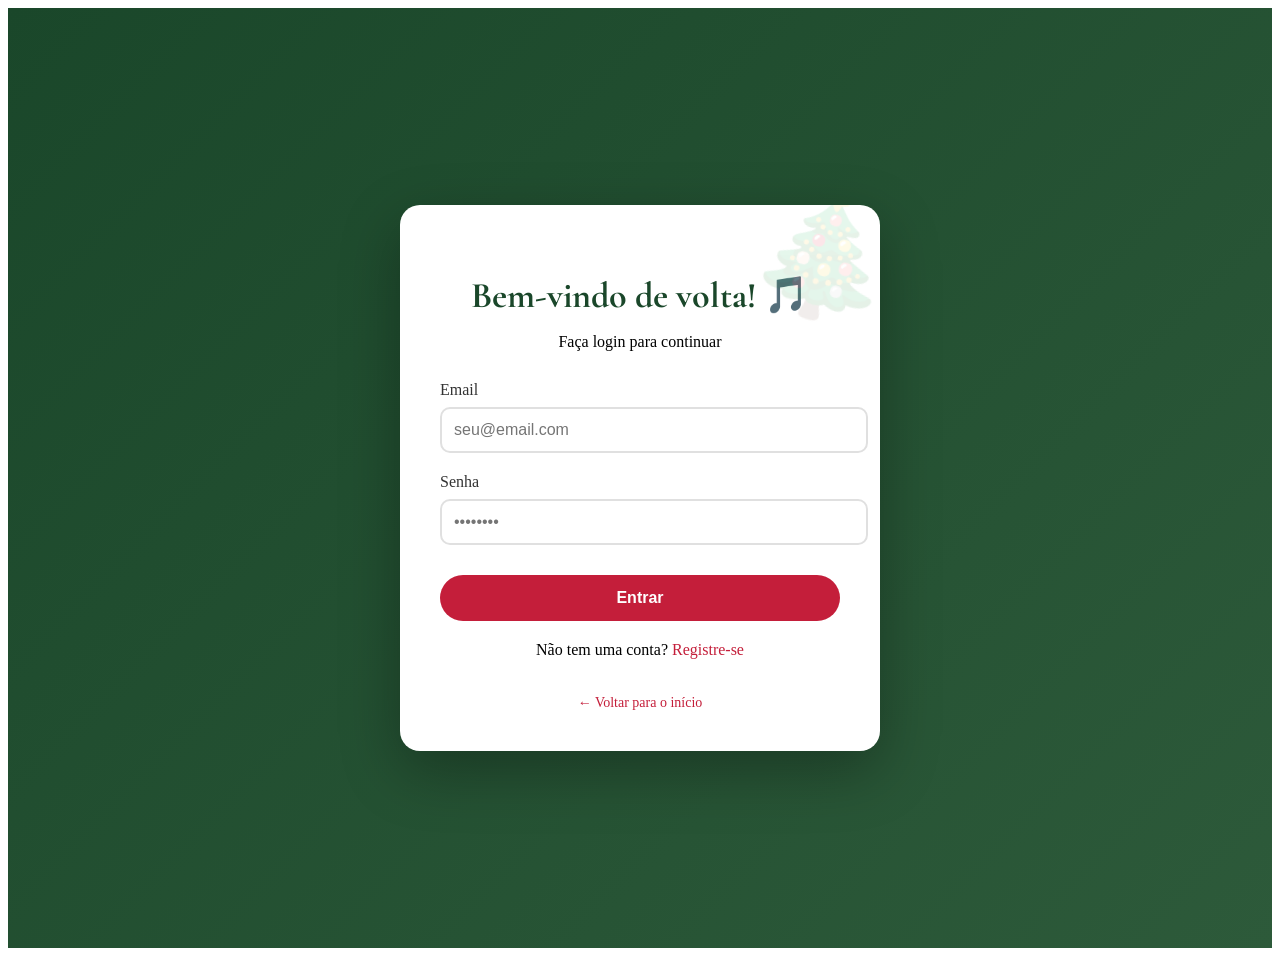
==== login.html @ e4f8d278 "Create login.html" ====
<!DOCTYPE html>
<html lang="pt-BR">
<head>
    <meta charset="UTF-8">
    <meta name="viewport" content="width=device-width, initial-scale=1.0">
    <title>Login - Christmas Piano</title>
    <link href="https://fonts.googleapis.com/css2?family=Cormorant+Garamond:wght@400;500;600;700&family=Outfit:wght@300;400;500;600&display=swap" rel="stylesheet">
    <link rel="stylesheet" href="css/templatemo-604-christmas-piano.css">
    <style>
        .auth-container {
            min-height: 100vh;
            display: flex;
            align-items: center;
            justify-content: center;
            background: linear-gradient(135deg, #1a472a, #2d5a3a);
            padding: 20px;
        }

        .auth-card {
            background: white;
            border-radius: 20px;
            box-shadow: 0 20px 60px rgba(0,0,0,0.3);
            padding: 40px;
            width: 100%;
            max-width: 400px;
            position: relative;
            overflow: hidden;
        }

        .auth-card::before {
            content: "🎄";
            position: absolute;
            top: -20px;
            right: -20px;
            font-size: 120px;
            opacity: 0.1;
            transform: rotate(15deg);
        }

        .auth-header {
            text-align: center;
            margin-bottom: 30px;
        }

        .auth-header h2 {
            font-family: 'Cormorant Garamond', serif;
            font-size: 36px;
            color: #1a472a;
            margin-bottom: 10px;
        }

        .auth-form .form-group {
            margin-bottom: 20px;
        }

        .auth-form label {
            display: block;
            margin-bottom: 8px;
            color: #333;
            font-weight: 500;
        }

        .auth-form input {
            width: 100%;
            padding: 12px;
            border: 2px solid #e0e0e0;
            border-radius: 10px;
            font-size: 16px;
            transition: border-color 0.3s;
        }

        .auth-form input:focus {
            outline: none;
            border-color: #c41e3a;
        }

        .auth-btn {
            width: 100%;
            padding: 14px;
            background: #c41e3a;
            color: white;
            border: none;
            border-radius: 30px;
            font-size: 16px;
            font-weight: 600;
            cursor: pointer;
            transition: background 0.3s;
            margin-top: 10px;
        }

        .auth-btn:hover {
            background: #8b0000;
        }

        .auth-links {
            text-align: center;
            margin-top: 20px;
        }

        .auth-links a {
            color: #c41e3a;
            text-decoration: none;
        }

        .auth-links a:hover {
            text-decoration: underline;
        }

        .error-message {
            background: #ffebee;
            color: #c62828;
            padding: 10px;
            border-radius: 8px;
            margin-bottom: 20px;
            display: none;
        }

        .success-message {
            background: #e8f5e8;
            color: #2e7d32;
            padding: 10px;
            border-radius: 8px;
            margin-bottom: 20px;
            display: none;
        }

        .back-home {
            display: inline-block;
            margin-top: 20px;
            color: #666;
            text-decoration: none;
            font-size: 14px;
        }

        .back-home:hover {
            color: #c41e3a;
        }
    </style>
</head>
<body>
    <div class="auth-container">
        <div class="auth-card">
            <div class="auth-header">
                <h2>Bem-vindo de volta! 🎵</h2>
                <p>Faça login para continuar</p>
            </div>
            
            <div class="error-message" id="errorMessage"></div>
            <div class="success-message" id="successMessage"></div>
            
            <form class="auth-form" id="loginForm">
                <div class="form-group">
                    <label for="email">Email</label>
                    <input type="email" id="email" name="email" placeholder="seu@email.com" required>
                </div>
                
                <div class="form-group">
                    <label for="password">Senha</label>
                    <input type="password" id="password" name="password" placeholder="••••••••" required>
                </div>
                
                <button type="submit" class="auth-btn">Entrar</button>
            </form>
            
            <div class="auth-links">
                <p>Não tem uma conta? <a href="register.html">Registre-se</a></p>
                <a href="index.html" class="back-home">← Voltar para o início</a>
            </div>
        </div>
    </div>

    <script>
        document.getElementById('loginForm').addEventListener('submit', async (e) => {
            e.preventDefault();
            
            const email = document.getElementById('email').value;
            const password = document.getElementById('password').value;
            
            try {
                const response = await fetch('http://localhost:3000/api/login', {
                    method: 'POST',
                    headers: {
                        'Content-Type': 'application/json'
                    },
                    body: JSON.stringify({ email, password })
                });
                
                const data = await response.json();
                
                if (response.ok) {
                    localStorage.setItem('token', data.token);
                    localStorage.setItem('user', JSON.stringify(data.user));
                    window.location.href = 'index.html';
                } else {
                    showError(data.message);
                }
            } catch (error) {
                showError('Erro ao conectar com o servidor');
            }
        });
        
        function showError(message) {
            const errorDiv = document.getElementById('errorMessage');
            errorDiv.textContent = message;
            errorDiv.style.display = 'block';
            setTimeout(() => {
                errorDiv.style.display = 'none';
            }, 5000);
        }
    </script>
</body>
</html>
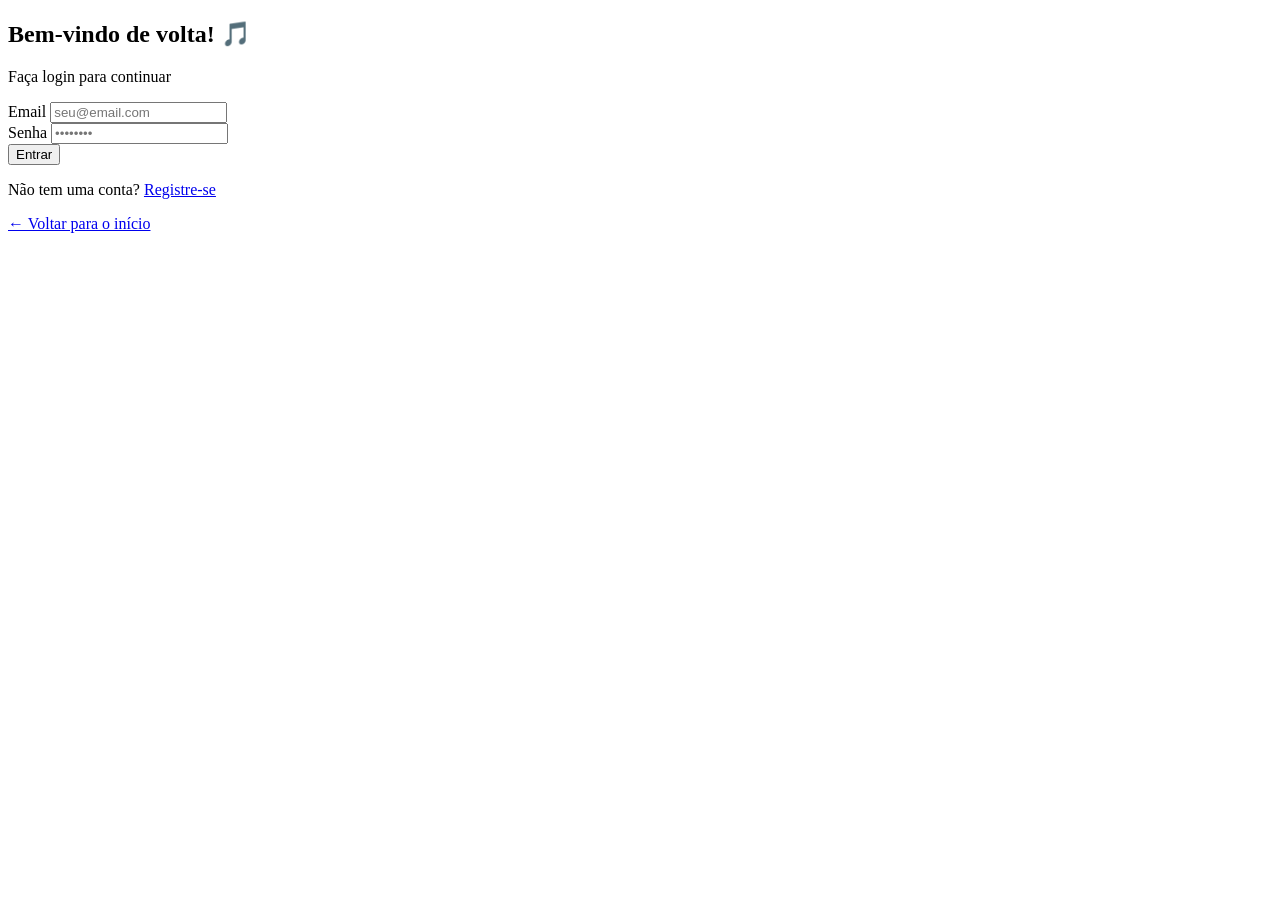
==== commit ca257294: "Update login.html" ====
--- a/login.html
+++ b/login.html
@@ -6,136 +6,6 @@
     <title>Login - Christmas Piano</title>
     <link href="https://fonts.googleapis.com/css2?family=Cormorant+Garamond:wght@400;500;600;700&family=Outfit:wght@300;400;500;600&display=swap" rel="stylesheet">
     <link rel="stylesheet" href="css/templatemo-604-christmas-piano.css">
-    <style>
-        .auth-container {
-            min-height: 100vh;
-            display: flex;
-            align-items: center;
-            justify-content: center;
-            background: linear-gradient(135deg, #1a472a, #2d5a3a);
-            padding: 20px;
-        }
-
-        .auth-card {
-            background: white;
-            border-radius: 20px;
-            box-shadow: 0 20px 60px rgba(0,0,0,0.3);
-            padding: 40px;
-            width: 100%;
-            max-width: 400px;
-            position: relative;
-            overflow: hidden;
-        }
-
-        .auth-card::before {
-            content: "🎄";
-            position: absolute;
-            top: -20px;
-            right: -20px;
-            font-size: 120px;
-            opacity: 0.1;
-            transform: rotate(15deg);
-        }
-
-        .auth-header {
-            text-align: center;
-            margin-bottom: 30px;
-        }
-
-        .auth-header h2 {
-            font-family: 'Cormorant Garamond', serif;
-            font-size: 36px;
-            color: #1a472a;
-            margin-bottom: 10px;
-        }
-
-        .auth-form .form-group {
-            margin-bottom: 20px;
-        }
-
-        .auth-form label {
-            display: block;
-            margin-bottom: 8px;
-            color: #333;
-            font-weight: 500;
-        }
-
-        .auth-form input {
-            width: 100%;
-            padding: 12px;
-            border: 2px solid #e0e0e0;
-            border-radius: 10px;
-            font-size: 16px;
-            transition: border-color 0.3s;
-        }
-
-        .auth-form input:focus {
-            outline: none;
-            border-color: #c41e3a;
-        }
-
-        .auth-btn {
-            width: 100%;
-            padding: 14px;
-            background: #c41e3a;
-            color: white;
-            border: none;
-            border-radius: 30px;
-            font-size: 16px;
-            font-weight: 600;
-            cursor: pointer;
-            transition: background 0.3s;
-            margin-top: 10px;
-        }
-
-        .auth-btn:hover {
-            background: #8b0000;
-        }
-
-        .auth-links {
-            text-align: center;
-            margin-top: 20px;
-        }
-
-        .auth-links a {
-            color: #c41e3a;
-            text-decoration: none;
-        }
-
-        .auth-links a:hover {
-            text-decoration: underline;
-        }
-
-        .error-message {
-            background: #ffebee;
-            color: #c62828;
-            padding: 10px;
-            border-radius: 8px;
-            margin-bottom: 20px;
-            display: none;
-        }
-
-        .success-message {
-            background: #e8f5e8;
-            color: #2e7d32;
-            padding: 10px;
-            border-radius: 8px;
-            margin-bottom: 20px;
-            display: none;
-        }
-
-        .back-home {
-            display: inline-block;
-            margin-top: 20px;
-            color: #666;
-            text-decoration: none;
-            font-size: 14px;
-        }
-
-        .back-home:hover {
-            color: #c41e3a;
-        }
-    </style>
 </head>
 <body>
     <div class="auth-container">
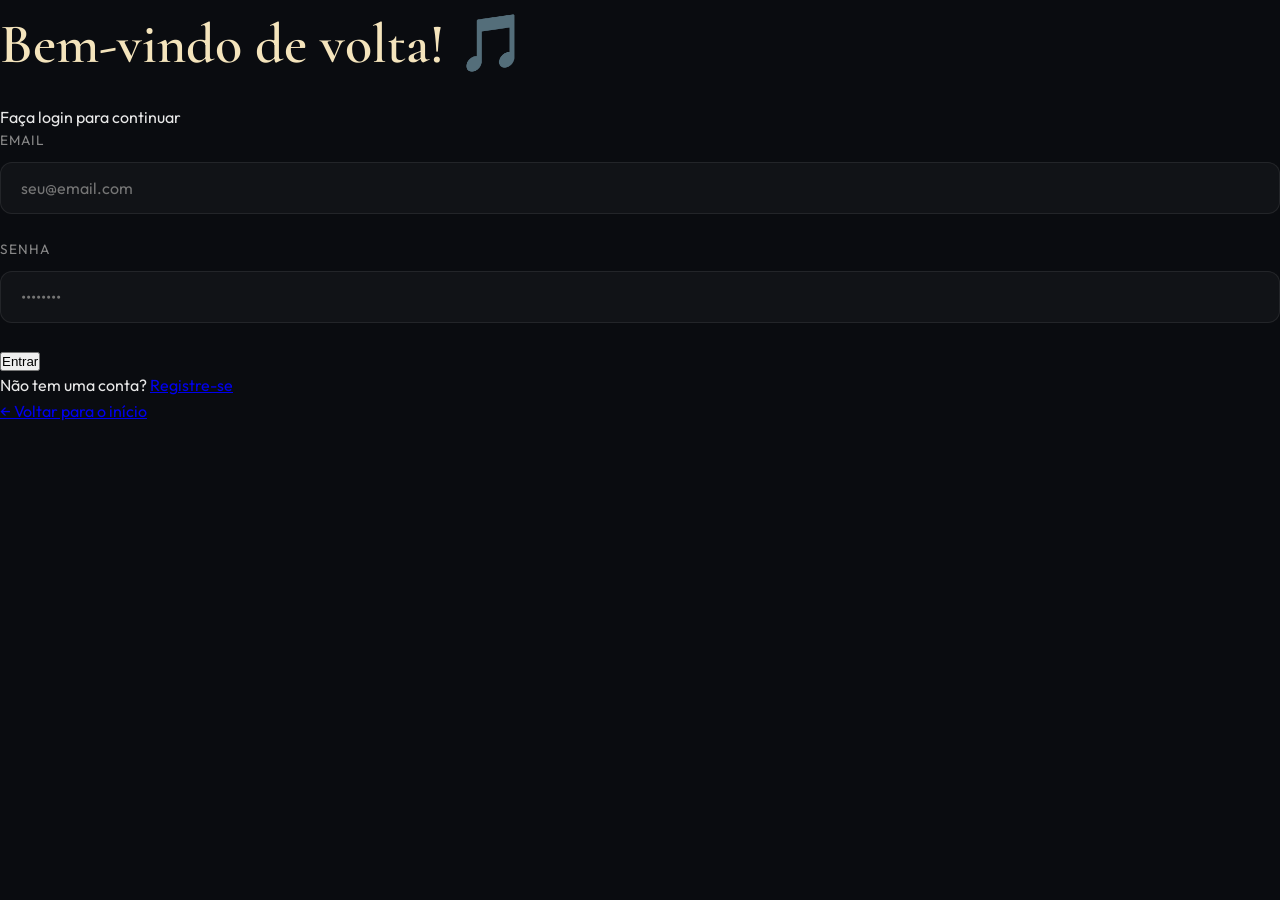
==== commit 2661b1b4: "Update login.html" ====
--- a/login.html
+++ b/login.html
@@ -5,7 +5,7 @@
     <meta name="viewport" content="width=device-width, initial-scale=1.0">
     <title>Login - Christmas Piano</title>
     <link href="https://fonts.googleapis.com/css2?family=Cormorant+Garamond:wght@400;500;600;700&family=Outfit:wght@300;400;500;600&display=swap" rel="stylesheet">
-    <link rel="stylesheet" href="css/templatemo-604-christmas-piano.css">
+    <link rel="stylesheet" href="templatemo-604-christmas-piano.css">
 </head>
 <body>
     <div class="auth-container">
--- a/templatemo-604-christmas-piano.css
+++ b/templatemo-604-christmas-piano.css
@@ -0,0 +1,1738 @@
+@charset "utf-8";
+/* CSS Document 
+
+TemplateMo 604 Christmas Piano
+
+https://templatemo.com/tm-604-christmas-piano
+
+*/
+
+:root {
+	--gold: #d4af37;
+	--gold-light: #f4e4bc;
+	--red: #c41e3a;
+	--red-dark: #8b0000;
+	--green: #228b22;
+	--green-dark: #0d5d0d;
+	--bg-dark: #0a0c10;
+	--bg-section: #0d1117;
+	--glass-bg: rgba(255, 255, 255, 0.03);
+	--glass-border: rgba(255, 255, 255, 0.08);
+	--text: #e8e8e8;
+	--text-muted: #888;
+}
+
+* {
+	margin: 0;
+	padding: 0;
+	box-sizing: border-box;
+}
+
+html {
+	scroll-behavior: smooth;
+}
+
+body {
+	font-family: 'Outfit', sans-serif;
+	background: var(--bg-dark);
+	color: var(--text);
+	line-height: 1.6;
+	overflow-x: hidden;
+}
+
+/* Snowflakes */
+.snowflakes {
+	position: fixed;
+	top: 0;
+	left: 0;
+	width: 100%;
+	height: 100%;
+	pointer-events: none;
+	z-index: 1;
+	overflow: hidden;
+}
+
+.snowflake {
+	position: absolute;
+	top: -20px;
+	color: #fff;
+	font-size: 0.8rem;
+	opacity: 0.4;
+	animation: snowfall linear infinite;
+}
+
+@keyframes snowfall {
+	0% {
+		transform: translateY(-20px) rotate(0deg);
+	}
+
+	100% {
+		transform: translateY(100vh) rotate(180deg);
+	}
+}
+
+/* Header - Two Row Design */
+header {
+	position: fixed;
+	top: 0;
+	left: 0;
+	right: 0;
+	z-index: 1000;
+	background: linear-gradient(180deg, rgba(10, 12, 16, 0.98) 0%, rgba(10, 12, 16, 0.95) 100%);
+	backdrop-filter: blur(15px);
+	border-bottom: 1px solid var(--glass-border);
+}
+
+/* Logo Row */
+.header-logo-row {
+	text-align: center;
+	padding: 15px 20px 10px;
+	border-bottom: 1px solid rgba(212, 175, 55, 0.1);
+	position: relative;
+}
+
+.header-logo-row::before,
+.header-logo-row::after {
+	content: '❄';
+	position: absolute;
+	top: 50%;
+	transform: translateY(-50%);
+	color: var(--gold);
+	opacity: 0.5;
+	font-size: 1rem;
+}
+
+.header-logo-row::before {
+	left: 20px;
+}
+
+.header-logo-row::after {
+	right: 20px;
+}
+
+.logo {
+	font-family: 'Cormorant Garamond', serif;
+	font-size: 2rem;
+	font-weight: 700;
+	color: var(--gold);
+	text-decoration: none;
+	display: inline-flex;
+	align-items: center;
+	gap: 12px;
+}
+
+.logo-icon {
+	font-size: 1.6rem;
+	animation: logoGlow 3s ease-in-out infinite;
+}
+
+@keyframes logoGlow {
+
+	0%,
+	100% {
+		filter: drop-shadow(0 0 5px rgba(212, 175, 55, 0.5));
+	}
+
+	50% {
+		filter: drop-shadow(0 0 15px rgba(212, 175, 55, 0.8));
+	}
+}
+
+/* Navigation Row */
+.header-nav-row {
+	padding: 0;
+	position: relative;
+	overflow: hidden;
+}
+
+.header-nav-row::before {
+	content: '';
+	position: absolute;
+	top: 0;
+	left: 0;
+	right: 0;
+	bottom: 0;
+	background: linear-gradient(90deg,
+			transparent 0%,
+			rgba(196, 30, 58, 0.08) 25%,
+			rgba(34, 139, 34, 0.08) 50%,
+			rgba(196, 30, 58, 0.08) 75%,
+			transparent 100%);
+	pointer-events: none;
+}
+
+.nav-container {
+	display: flex;
+	justify-content: center;
+	align-items: center;
+	position: relative;
+	padding: 0 55px;
+}
+
+/* Christmas Decorations */
+.nav-decor {
+	display: flex;
+	align-items: center;
+	gap: 8px;
+	padding: 0 20px;
+	color: var(--gold);
+	opacity: 0.6;
+	font-size: 0.9rem;
+}
+
+.nav-decor .ornament {
+	animation: swing 4s ease-in-out infinite;
+}
+
+@keyframes swing {
+
+	0%,
+	100% {
+		transform: rotate(-5deg);
+	}
+
+	50% {
+		transform: rotate(5deg);
+	}
+}
+
+.nav-links {
+	display: flex;
+	gap: 0;
+	list-style: none;
+	background: rgba(0, 0, 0, 0.2);
+	border-radius: 0;
+	padding: 0;
+}
+
+.nav-links li {
+	position: relative;
+}
+
+.nav-links li::after {
+	content: '✦';
+	position: absolute;
+	right: 0;
+	top: 50%;
+	transform: translateY(-50%);
+	color: var(--gold);
+	opacity: 0.3;
+	font-size: 0.5rem;
+}
+
+.nav-links li:last-child::after {
+	display: none;
+}
+
+.nav-links a {
+	color: var(--text-muted);
+	text-decoration: none;
+	font-size: 0.9rem;
+	font-weight: 400;
+	transition: all 0.3s ease;
+	letter-spacing: 1px;
+	text-transform: uppercase;
+	padding: 15px 25px;
+	display: block;
+	position: relative;
+}
+
+.nav-links a::before {
+	content: '';
+	position: absolute;
+	bottom: 0;
+	left: 50%;
+	width: 0;
+	height: 2px;
+	background: linear-gradient(90deg, var(--red), var(--gold), var(--green));
+	transition: all 0.3s ease;
+	transform: translateX(-50%);
+}
+
+.nav-links a:hover {
+	color: var(--gold);
+	background: rgba(212, 175, 55, 0.05);
+}
+
+.nav-links a:hover::before {
+	width: 60%;
+}
+
+.nav-toggle {
+	display: none;
+	flex-direction: column;
+	gap: 5px;
+	cursor: pointer;
+	padding: 10px;
+	position: absolute;
+	right: 20px;
+	top: 50%;
+	transform: translateY(-50%);
+}
+
+.nav-toggle span {
+	width: 25px;
+	height: 2px;
+	background: var(--gold);
+	transition: all 0.3s ease;
+}
+
+/* Hero Section */
+#hero {
+	min-height: 100vh;
+	display: flex;
+	flex-direction: column;
+	justify-content: center;
+	align-items: center;
+	padding: 160px 20px 60px;
+	position: relative;
+	background: radial-gradient(ellipse at top, rgba(139, 0, 0, 0.15) 0%, transparent 50%),
+		radial-gradient(ellipse at bottom, rgba(13, 93, 13, 0.1) 0%, transparent 50%);
+}
+
+.hero-content {
+	text-align: center;
+	margin-bottom: 50px;
+	position: relative;
+	z-index: 10;
+}
+
+.hero-badge {
+	display: inline-block;
+	padding: 8px 20px;
+	background: var(--glass-bg);
+	border: 1px solid var(--glass-border);
+	border-radius: 50px;
+	font-size: 0.85rem;
+	color: var(--gold);
+	margin-bottom: 25px;
+	letter-spacing: 1px;
+}
+
+h1 {
+	font-family: 'Cormorant Garamond', serif;
+	font-size: clamp(3rem, 8vw, 6rem);
+	font-weight: 700;
+	line-height: 1.1;
+	margin-bottom: 20px;
+	background: linear-gradient(135deg, var(--gold) 0%, var(--gold-light) 50%, var(--gold) 100%);
+	-webkit-background-clip: text;
+	-webkit-text-fill-color: transparent;
+	background-clip: text;
+}
+
+.hero-subtitle {
+	font-size: 1.2rem;
+	color: var(--text-muted);
+	max-width: 500px;
+	margin: 0 auto;
+	font-weight: 300;
+}
+
+/* Mini Piano Player */
+.mini-player {
+	background: var(--glass-bg);
+	border: 1px solid var(--glass-border);
+	border-radius: 24px;
+	padding: 30px;
+	max-width: 500px;
+	width: 100%;
+	backdrop-filter: blur(20px);
+	position: relative;
+	z-index: 10;
+}
+
+.player-header {
+	display: flex;
+	align-items: flex-start;
+	justify-content: space-between;
+	margin-bottom: 25px;
+	min-height: 110px;
+}
+
+.song-info {
+	flex: 1;
+}
+
+.now-playing {
+	font-size: 0.75rem;
+	color: var(--red);
+	text-transform: uppercase;
+	letter-spacing: 2px;
+	margin-bottom: 5px;
+}
+
+.song-title {
+	font-family: 'Cormorant Garamond', serif;
+	font-size: 1.5rem;
+	font-weight: 600;
+	color: var(--gold-light);
+}
+
+.player-controls {
+	display: flex;
+	align-items: center;
+	gap: 15px;
+	align-self: center;
+}
+
+.control-btn {
+	width: 50px;
+	height: 50px;
+	border-radius: 50%;
+	border: none;
+	cursor: pointer;
+	display: flex;
+	align-items: center;
+	justify-content: center;
+	transition: all 0.3s ease;
+}
+
+.play-btn {
+	background: linear-gradient(135deg, var(--red) 0%, var(--red-dark) 100%);
+	color: #fff;
+	font-size: 1.2rem;
+}
+
+.play-btn:hover {
+	transform: scale(1.1);
+	box-shadow: 0 0 30px rgba(196, 30, 58, 0.5);
+}
+
+.nav-btn {
+	width: 36px;
+	height: 36px;
+	background: var(--glass-bg);
+	border: 1px solid var(--glass-border);
+	color: var(--text-muted);
+	font-size: 0.9rem;
+}
+
+.nav-btn:hover {
+	color: var(--gold);
+	border-color: var(--gold);
+}
+
+/* Song Selector */
+.song-selector {
+	display: flex;
+	gap: 10px;
+	margin-bottom: 20px;
+	height: 54px;
+}
+
+.song-tab {
+	flex: 1;
+	padding: 10px 12px;
+	height: 54px;
+	background: transparent;
+	border: 1px solid var(--glass-border);
+	border-radius: 12px;
+	color: var(--text-muted);
+	font-family: 'Outfit', sans-serif;
+	font-size: 0.8rem;
+	line-height: 1.3;
+	cursor: pointer;
+	transition: all 0.3s ease;
+	display: flex;
+	align-items: center;
+	justify-content: center;
+	text-align: center;
+}
+
+.song-tab:hover {
+	border-color: var(--gold);
+	color: var(--gold);
+}
+
+.song-tab.active {
+	background: linear-gradient(135deg, rgba(212, 175, 55, 0.2) 0%, rgba(212, 175, 55, 0.05) 100%);
+	border-color: var(--gold);
+	color: var(--gold);
+}
+
+/* Progress Bar */
+.progress-container {
+	margin-bottom: 20px;
+}
+
+.progress-bar {
+	height: 4px;
+	background: rgba(255, 255, 255, 0.1);
+	border-radius: 2px;
+	overflow: hidden;
+	cursor: pointer;
+}
+
+.progress-fill {
+	height: 100%;
+	width: 0%;
+	background: linear-gradient(90deg, var(--red) 0%, var(--gold) 100%);
+	border-radius: 2px;
+	transition: width 0.1s linear;
+}
+
+.time-display {
+	display: flex;
+	justify-content: space-between;
+	font-size: 0.75rem;
+	color: var(--text-muted);
+	margin-top: 8px;
+}
+
+/* Mini Piano */
+.mini-piano-container {
+	background: linear-gradient(180deg, #1a1a1a 0%, #0d0d0d 100%);
+	border-radius: 12px;
+	padding: 15px 10px 20px;
+	overflow: hidden;
+}
+
+.mini-piano {
+	display: flex;
+	justify-content: center;
+	position: relative;
+	height: 80px;
+}
+
+.mini-key {
+	position: relative;
+	cursor: pointer;
+	transition: all 0.1s ease;
+}
+
+.mini-key.white {
+	width: 28px;
+	height: 80px;
+	background: linear-gradient(180deg, #f8f8f8 0%, #e8e8e8 100%);
+	border: 1px solid #ccc;
+	border-radius: 0 0 4px 4px;
+	margin: 0 1px;
+	z-index: 1;
+}
+
+.mini-key.white:hover {
+	background: linear-gradient(180deg, #fff 0%, #f0f0f0 100%);
+}
+
+.mini-key.white.active {
+	background: linear-gradient(180deg, var(--gold-light) 0%, var(--gold) 100%);
+	transform: translateY(2px);
+}
+
+.mini-key.black {
+	position: absolute;
+	width: 18px;
+	height: 50px;
+	background: linear-gradient(180deg, #333 0%, #111 100%);
+	border-radius: 0 0 3px 3px;
+	z-index: 2;
+	top: 0;
+}
+
+.mini-key.black:hover {
+	background: linear-gradient(180deg, #444 0%, #222 100%);
+}
+
+.mini-key.black.active {
+	background: linear-gradient(180deg, var(--red) 0%, var(--red-dark) 100%);
+	transform: translateY(2px);
+}
+
+/* Player Controls */
+.player-controls-row {
+	display: flex;
+	align-items: center;
+	justify-content: center;
+	gap: 25px;
+	margin-top: 15px;
+	flex-wrap: wrap;
+}
+
+.control-group {
+	display: flex;
+	align-items: center;
+	gap: 8px;
+}
+
+.control-label {
+	font-size: 0.75rem;
+	color: var(--text-muted);
+}
+
+.control-slider {
+	width: 80px;
+	height: 4px;
+	-webkit-appearance: none;
+	appearance: none;
+	background: rgba(255, 255, 255, 0.1);
+	border-radius: 2px;
+	cursor: pointer;
+}
+
+.control-slider::-webkit-slider-thumb {
+	-webkit-appearance: none;
+	appearance: none;
+	width: 14px;
+	height: 14px;
+	background: var(--gold);
+	border-radius: 50%;
+	cursor: pointer;
+}
+
+.control-slider::-moz-range-thumb {
+	width: 14px;
+	height: 14px;
+	background: var(--gold);
+	border-radius: 50%;
+	cursor: pointer;
+	border: none;
+}
+
+.control-value {
+	font-size: 0.75rem;
+	color: var(--gold);
+	min-width: 30px;
+}
+
+/* Repeat Toggle */
+.repeat-toggle {
+	display: flex;
+	align-items: center;
+	gap: 8px;
+}
+
+.toggle-switch {
+	position: relative;
+	width: 42px;
+	height: 22px;
+	background: rgba(255, 255, 255, 0.1);
+	border-radius: 11px;
+	cursor: pointer;
+	transition: all 0.3s ease;
+}
+
+.toggle-switch::after {
+	content: '';
+	position: absolute;
+	top: 3px;
+	left: 3px;
+	width: 16px;
+	height: 16px;
+	background: var(--text-muted);
+	border-radius: 50%;
+	transition: all 0.3s ease;
+}
+
+.toggle-switch.active {
+	background: rgba(212, 175, 55, 0.3);
+}
+
+.toggle-switch.active::after {
+	left: 23px;
+	background: var(--gold);
+}
+
+.repeat-icon {
+	font-size: 0.9rem;
+	opacity: 0.5;
+	transition: all 0.3s ease;
+}
+
+.repeat-toggle.active .repeat-icon {
+	opacity: 1;
+	color: var(--gold);
+}
+
+/* Legacy support */
+.speed-control {
+	display: flex;
+	align-items: center;
+	justify-content: center;
+	gap: 10px;
+	margin-top: 15px;
+}
+
+.speed-label {
+	font-size: 0.75rem;
+	color: var(--text-muted);
+}
+
+.speed-slider {
+	width: 100px;
+	height: 4px;
+	-webkit-appearance: none;
+	appearance: none;
+	background: rgba(255, 255, 255, 0.1);
+	border-radius: 2px;
+	cursor: pointer;
+}
+
+.speed-slider::-webkit-slider-thumb {
+	-webkit-appearance: none;
+	appearance: none;
+	width: 14px;
+	height: 14px;
+	background: var(--gold);
+	border-radius: 50%;
+	cursor: pointer;
+}
+
+.speed-value {
+	font-size: 0.75rem;
+	color: var(--gold);
+	min-width: 35px;
+}
+
+.keyboard-hint {
+	text-align: center;
+	font-size: 0.7rem;
+	color: var(--text-muted);
+	margin-top: 15px;
+	padding-top: 15px;
+	border-top: 1px solid var(--glass-border);
+	opacity: 0.7;
+}
+
+/* Section Styles */
+section {
+	padding: 100px 50px;
+	position: relative;
+	z-index: 10;
+}
+
+.section-header {
+	text-align: center;
+	margin-bottom: 60px;
+}
+
+.section-badge {
+	display: inline-block;
+	padding: 6px 16px;
+	background: var(--glass-bg);
+	border: 1px solid var(--glass-border);
+	border-radius: 50px;
+	font-size: 0.75rem;
+	color: var(--gold);
+	margin-bottom: 20px;
+	text-transform: uppercase;
+	letter-spacing: 2px;
+}
+
+h2 {
+	font-family: 'Cormorant Garamond', serif;
+	font-size: clamp(2rem, 5vw, 3.5rem);
+	font-weight: 600;
+	margin-bottom: 15px;
+	color: var(--gold-light);
+}
+
+.section-desc {
+	color: var(--text-muted);
+	max-width: 600px;
+	margin: 0 auto;
+	font-size: 1.1rem;
+	font-weight: 300;
+}
+
+/* About Section */
+#about {
+	background: var(--bg-section);
+}
+
+.about-grid {
+	display: grid;
+	grid-template-columns: 1fr 1fr;
+	gap: 60px;
+	max-width: 1200px;
+	margin: 0 auto;
+	align-items: center;
+}
+
+.about-media {
+	position: relative;
+	border-radius: 24px;
+	overflow: hidden;
+	background: var(--glass-bg);
+	border: 1px solid var(--glass-border);
+}
+
+.about-media img {
+	width: 100%;
+	height: auto;
+	display: block;
+	aspect-ratio: 16/10;
+	object-fit: cover;
+}
+
+.youtube-btn {
+	position: absolute;
+	bottom: 20px;
+	left: 50%;
+	transform: translateX(-50%);
+	display: inline-flex;
+	align-items: center;
+	gap: 8px;
+	padding: 10px 20px;
+	background: rgba(0, 0, 0, 0.7);
+	backdrop-filter: blur(10px);
+	border: 1px solid rgba(255, 255, 255, 0.15);
+	border-radius: 50px;
+	color: #fff;
+	text-decoration: none;
+	font-size: 0.85rem;
+	font-weight: 500;
+	transition: all 0.3s ease;
+}
+
+.youtube-btn:hover {
+	background: #c41e3a;
+	border-color: #c41e3a;
+	transform: translateX(-50%) translateY(-3px);
+	box-shadow: 0 10px 30px rgba(196, 30, 58, 0.4);
+}
+
+.youtube-btn svg {
+	opacity: 0.9;
+}
+
+.about-content h3 {
+	font-family: 'Cormorant Garamond', serif;
+	font-size: 2rem;
+	color: var(--gold-light);
+	margin-bottom: 20px;
+}
+
+.about-content p {
+	color: var(--text-muted);
+	margin-bottom: 20px;
+	font-size: 1.05rem;
+	line-height: 1.8;
+}
+
+.about-credits {
+	font-size: 0.9rem;
+	color: var(--text-muted);
+	opacity: 0.7;
+	margin-top: 10px;
+}
+
+.about-credits a {
+	color: var(--gold);
+	text-decoration: none;
+}
+
+.about-credits a:hover {
+	text-decoration: underline;
+}
+
+.about-stats {
+	display: flex;
+	gap: 40px;
+	margin-top: 30px;
+}
+
+.stat {
+	text-align: center;
+}
+
+.stat-number {
+	font-family: 'Cormorant Garamond', serif;
+	font-size: 2.5rem;
+	font-weight: 700;
+	color: var(--gold);
+}
+
+.stat-label {
+	font-size: 0.85rem;
+	color: var(--text-muted);
+	text-transform: uppercase;
+	letter-spacing: 1px;
+}
+
+/* Features Section */
+#features {
+	background: var(--bg-dark);
+}
+
+.features-grid {
+	display: grid;
+	grid-template-columns: repeat(3, 1fr);
+	gap: 30px;
+	max-width: 1200px;
+	margin: 0 auto;
+}
+
+.feature-card {
+	background: var(--glass-bg);
+	border: 1px solid var(--glass-border);
+	border-radius: 20px;
+	padding: 40px 30px;
+	text-align: center;
+	transition: all 0.4s ease;
+}
+
+.feature-card:hover {
+	transform: translateY(-10px);
+	border-color: var(--gold);
+	box-shadow: 0 20px 40px rgba(0, 0, 0, 0.3);
+}
+
+.feature-card:hover .feature-icon {
+	background: linear-gradient(135deg, rgba(212, 175, 55, 0.3) 0%, rgba(212, 175, 55, 0.1) 100%);
+}
+
+.feature-card:hover .feature-icon svg {
+	stroke: var(--gold);
+}
+
+.feature-icon {
+	width: 100px;
+	height: 100px;
+	margin: 0 auto 25px;
+	background: linear-gradient(135deg, rgba(212, 175, 55, 0.15) 0%, rgba(212, 175, 55, 0.03) 100%);
+	border-radius: 24px;
+	display: flex;
+	align-items: center;
+	justify-content: center;
+	transition: all 0.3s ease;
+}
+
+.feature-icon svg {
+	width: 56px;
+	height: 56px;
+	stroke: var(--gold-light);
+	transition: all 0.3s ease;
+}
+
+.feature-card h3 {
+	font-family: 'Cormorant Garamond', serif;
+	font-size: 1.4rem;
+	color: var(--gold-light);
+	margin-bottom: 15px;
+}
+
+.feature-card p {
+	color: var(--text-muted);
+	font-size: 0.95rem;
+	line-height: 1.7;
+}
+
+/* Songs Section */
+#songs {
+	background: var(--bg-section);
+}
+
+.songs-grid {
+	display: grid;
+	grid-template-columns: repeat(auto-fill, minmax(280px, 1fr));
+	gap: 25px;
+	max-width: 1200px;
+	margin: 0 auto;
+}
+
+.song-card {
+	background: var(--glass-bg);
+	border: 1px solid var(--glass-border);
+	border-radius: 16px;
+	padding: 25px;
+	display: flex;
+	align-items: center;
+	gap: 20px;
+	transition: all 0.3s ease;
+	cursor: pointer;
+	text-decoration: none;
+	color: inherit;
+}
+
+.song-card:hover {
+	border-color: var(--gold);
+	transform: translateX(5px);
+}
+
+.song-card:hover .song-card-duration {
+	color: var(--gold);
+}
+
+.song-card-icon {
+	width: 50px;
+	height: 50px;
+	background: linear-gradient(135deg, var(--red) 0%, var(--red-dark) 100%);
+	border-radius: 12px;
+	display: flex;
+	align-items: center;
+	justify-content: center;
+	font-size: 1.2rem;
+	flex-shrink: 0;
+}
+
+.song-card-info {
+	flex: 1;
+}
+
+.song-card-title {
+	font-family: 'Cormorant Garamond', serif;
+	font-size: 1.2rem;
+	color: var(--gold-light);
+	margin-bottom: 5px;
+}
+
+.song-card-meta {
+	font-size: 0.8rem;
+	color: var(--text-muted);
+}
+
+.song-card-duration {
+	font-size: 0.85rem;
+	color: var(--text-muted);
+}
+
+/* Gallery Section */
+#gallery {
+	background: var(--bg-dark);
+}
+
+.gallery-grid {
+	max-width: 1200px;
+	margin: 0 auto;
+	display: grid;
+	grid-template-columns: repeat(12, 1fr);
+	grid-template-rows: repeat(3, 180px);
+	gap: 15px;
+}
+
+.gallery-item {
+	position: relative;
+	overflow: hidden;
+	border-radius: 16px;
+	cursor: pointer;
+	background: var(--glass-bg);
+	border: 1px solid var(--glass-border);
+}
+
+.gallery-item:nth-child(1) {
+	grid-column: span 5;
+	grid-row: span 2;
+}
+
+.gallery-item:nth-child(2) {
+	grid-column: span 4;
+	grid-row: span 1;
+}
+
+.gallery-item:nth-child(3) {
+	grid-column: span 3;
+	grid-row: span 1;
+}
+
+.gallery-item:nth-child(4) {
+	grid-column: span 3;
+	grid-row: span 2;
+}
+
+.gallery-item:nth-child(5) {
+	grid-column: span 4;
+	grid-row: span 1;
+}
+
+.gallery-item:nth-child(6) {
+	grid-column: span 4;
+	grid-row: span 1;
+}
+
+.gallery-item:nth-child(7) {
+	grid-column: span 4;
+	grid-row: span 1;
+}
+
+.gallery-item:nth-child(8) {
+	grid-column: span 4;
+	grid-row: span 1;
+}
+
+.gallery-item img {
+	width: 100%;
+	height: 100%;
+	object-fit: cover;
+	transition: transform 0.5s ease;
+}
+
+.gallery-item:hover img {
+	transform: scale(1.1);
+}
+
+.gallery-item::after {
+	content: '';
+	position: absolute;
+	inset: 0;
+	background: linear-gradient(180deg, transparent 60%, rgba(0, 0, 0, 0.6) 100%);
+	opacity: 0;
+	transition: opacity 0.3s ease;
+}
+
+.gallery-item:hover::after {
+	opacity: 1;
+}
+
+.gallery-item .gallery-icon {
+	position: absolute;
+	top: 50%;
+	left: 50%;
+	transform: translate(-50%, -50%) scale(0);
+	width: 50px;
+	height: 50px;
+	background: rgba(212, 175, 55, 0.9);
+	border-radius: 50%;
+	display: flex;
+	align-items: center;
+	justify-content: center;
+	color: #000;
+	font-size: 1.2rem;
+	transition: transform 0.3s ease;
+	z-index: 2;
+}
+
+.gallery-item:hover .gallery-icon {
+	transform: translate(-50%, -50%) scale(1);
+}
+
+/* Lightbox */
+.lightbox {
+	position: fixed;
+	inset: 0;
+	background: rgba(0, 0, 0, 0.95);
+	z-index: 2000;
+	display: flex;
+	align-items: center;
+	justify-content: center;
+	opacity: 0;
+	visibility: hidden;
+	transition: all 0.3s ease;
+}
+
+.lightbox.active {
+	opacity: 1;
+	visibility: visible;
+}
+
+.lightbox-content {
+	max-width: 90vw;
+	max-height: 90vh;
+	position: relative;
+}
+
+.lightbox-content img {
+	max-width: 100%;
+	max-height: 85vh;
+	border-radius: 12px;
+	box-shadow: 0 20px 60px rgba(0, 0, 0, 0.5);
+}
+
+.lightbox-close {
+	position: absolute;
+	top: -50px;
+	right: 0;
+	width: 40px;
+	height: 40px;
+	background: var(--glass-bg);
+	border: 1px solid var(--glass-border);
+	border-radius: 50%;
+	color: #fff;
+	font-size: 1.5rem;
+	cursor: pointer;
+	display: flex;
+	align-items: center;
+	justify-content: center;
+	transition: all 0.3s ease;
+}
+
+.lightbox-close:hover {
+	background: var(--red);
+	border-color: var(--red);
+}
+
+.lightbox-nav {
+	position: absolute;
+	top: 50%;
+	transform: translateY(-50%);
+	width: 50px;
+	height: 50px;
+	background: var(--glass-bg);
+	border: 1px solid var(--glass-border);
+	border-radius: 50%;
+	color: #fff;
+	font-size: 1.2rem;
+	cursor: pointer;
+	display: flex;
+	align-items: center;
+	justify-content: center;
+	transition: all 0.3s ease;
+}
+
+.lightbox-nav:hover {
+	background: var(--gold);
+	color: #000;
+}
+
+.lightbox-prev {
+	left: -70px;
+}
+
+.lightbox-next {
+	right: -70px;
+}
+
+/* Contact Section */
+#contact {
+	background: var(--bg-section);
+	background-image: radial-gradient(ellipse at center, rgba(139, 0, 0, 0.08) 0%, transparent 60%);
+}
+
+.contact-container {
+	max-width: 1200px;
+	margin: 0 auto;
+	display: grid;
+	grid-template-columns: 1fr 1fr;
+	gap: 50px;
+	align-items: start;
+}
+
+.contact-info {
+	background: var(--glass-bg);
+	border: 1px solid var(--glass-border);
+	border-radius: 24px;
+	padding: 40px;
+}
+
+.contact-info h3 {
+	font-family: 'Cormorant Garamond', serif;
+	font-size: 1.8rem;
+	color: var(--gold-light);
+	margin-bottom: 25px;
+}
+
+.contact-item {
+	display: flex;
+	align-items: flex-start;
+	gap: 15px;
+	margin-bottom: 25px;
+}
+
+.contact-item-icon {
+	width: 45px;
+	height: 45px;
+	background: linear-gradient(135deg, rgba(212, 175, 55, 0.2) 0%, rgba(212, 175, 55, 0.05) 100%);
+	border-radius: 12px;
+	display: flex;
+	align-items: center;
+	justify-content: center;
+	font-size: 1.2rem;
+	flex-shrink: 0;
+}
+
+.contact-item-content h4 {
+	font-size: 1rem;
+	color: var(--gold-light);
+	margin-bottom: 5px;
+}
+
+.contact-item-content p {
+	font-size: 0.9rem;
+	color: var(--text-muted);
+	line-height: 1.5;
+}
+
+.contact-item-content a {
+	color: var(--text-muted);
+	text-decoration: none;
+	transition: color 0.3s ease;
+}
+
+.contact-item-content a:hover {
+	color: var(--gold);
+}
+
+.contact-map {
+	margin-top: 25px;
+	border-radius: 16px;
+	overflow: hidden;
+	border: 1px solid var(--glass-border);
+}
+
+.contact-map iframe {
+	width: 100%;
+	height: 200px;
+	border: none;
+	filter: grayscale(100%) invert(92%) contrast(90%);
+}
+
+.contact-form {
+	background: var(--glass-bg);
+	border: 1px solid var(--glass-border);
+	border-radius: 24px;
+	padding: 40px;
+}
+
+.form-group {
+	margin-bottom: 25px;
+}
+
+.form-group label {
+	display: block;
+	font-size: 0.85rem;
+	color: var(--text-muted);
+	margin-bottom: 10px;
+	text-transform: uppercase;
+	letter-spacing: 1px;
+}
+
+.form-group input,
+.form-group textarea {
+	width: 100%;
+	padding: 15px 20px;
+	background: rgba(255, 255, 255, 0.03);
+	border: 1px solid var(--glass-border);
+	border-radius: 12px;
+	color: var(--text);
+	font-family: 'Outfit', sans-serif;
+	font-size: 1rem;
+	transition: all 0.3s ease;
+}
+
+.form-group input:focus,
+.form-group textarea:focus {
+	outline: none;
+	border-color: var(--gold);
+	background: rgba(255, 255, 255, 0.05);
+}
+
+.form-group textarea {
+	min-height: 156px;
+	resize: vertical;
+}
+
+.form-buttons {
+	display: flex;
+	gap: 15px;
+}
+
+.btn {
+	flex: 1;
+	padding: 16px 24px;
+	border: none;
+	border-radius: 12px;
+	font-family: 'Outfit', sans-serif;
+	font-size: 0.95rem;
+	font-weight: 500;
+	cursor: pointer;
+	transition: all 0.3s ease;
+	text-transform: uppercase;
+	letter-spacing: 1px;
+}
+
+.btn-submit {
+	background: linear-gradient(135deg, var(--red) 0%, var(--red-dark) 100%);
+	color: #fff;
+}
+
+.btn-submit:hover {
+	transform: translateY(-3px);
+	box-shadow: 0 10px 30px rgba(196, 30, 58, 0.4);
+}
+
+.btn-clear {
+	background: var(--glass-bg);
+	border: 1px solid var(--glass-border);
+	color: var(--text-muted);
+}
+
+.btn-clear:hover {
+	border-color: var(--gold);
+	color: var(--gold);
+	transform: translateY(-3px);
+}
+
+.submit-btn {
+	width: 100%;
+	padding: 18px;
+	background: linear-gradient(135deg, var(--red) 0%, var(--red-dark) 100%);
+	border: none;
+	border-radius: 12px;
+	color: #fff;
+	font-family: 'Outfit', sans-serif;
+	font-size: 1rem;
+
+	font-weight: 500;
+	cursor: pointer;
+	transition: all 0.3s ease;
+	text-transform: uppercase;
+	letter-spacing: 2px;
+}
+
+.submit-btn:hover {
+	transform: translateY(-3px);
+	box-shadow: 0 10px 30px rgba(196, 30, 58, 0.4);
+}
+
+/* Footer */
+footer {
+	background: var(--bg-dark);
+	padding: 60px 50px 30px;
+	position: relative;
+	z-index: 10;
+	border-top: 1px solid var(--glass-border);
+}
+
+.footer-content {
+	max-width: 1200px;
+	margin: 0 auto;
+	display: flex;
+	justify-content: space-between;
+	align-items: center;
+	flex-wrap: wrap;
+	gap: 30px;
+}
+
+.footer-logo {
+	font-family: 'Cormorant Garamond', serif;
+	font-size: 1.5rem;
+	font-weight: 700;
+	color: var(--gold);
+}
+
+.footer-links {
+	display: flex;
+	gap: 30px;
+}
+
+.footer-links a {
+	color: var(--text-muted);
+	text-decoration: none;
+	font-size: 0.9rem;
+	transition: color 0.3s ease;
+}
+
+.footer-links a:hover {
+	color: var(--gold);
+}
+
+.footer-bottom {
+	max-width: 1200px;
+	margin: 40px auto 0;
+	padding-top: 30px;
+	border-top: 1px solid var(--glass-border);
+	text-align: center;
+	color: var(--text-muted);
+	font-size: 0.85rem;
+}
+
+.footer-bottom a {
+	color: var(--gold);
+	text-decoration: none;
+}
+
+/* Responsive */
+@media (max-width: 1024px) {
+	.about-grid {
+		grid-template-columns: 1fr;
+		gap: 40px;
+	}
+
+	.features-grid {
+		grid-template-columns: repeat(2, 1fr);
+	}
+
+	.gallery-grid {
+		grid-template-columns: repeat(6, 1fr);
+		grid-template-rows: repeat(4, 150px);
+	}
+
+	.gallery-item:nth-child(1) {
+		grid-column: span 3;
+		grid-row: span 2;
+	}
+
+	.gallery-item:nth-child(2) {
+		grid-column: span 3;
+		grid-row: span 1;
+	}
+
+	.gallery-item:nth-child(3) {
+		grid-column: span 3;
+		grid-row: span 1;
+	}
+
+	.gallery-item:nth-child(4) {
+		grid-column: span 2;
+		grid-row: span 1;
+	}
+
+	.gallery-item:nth-child(5) {
+		grid-column: span 2;
+		grid-row: span 1;
+	}
+
+	.gallery-item:nth-child(6) {
+		grid-column: span 2;
+		grid-row: span 1;
+	}
+
+	.gallery-item:nth-child(7) {
+		grid-column: span 3;
+		grid-row: span 1;
+	}
+
+	.gallery-item:nth-child(8) {
+		grid-column: span 3;
+		grid-row: span 1;
+	}
+
+	.lightbox-prev {
+		left: 10px;
+	}
+
+	.lightbox-next {
+		right: 10px;
+	}
+}
+
+@media (max-width: 768px) {
+
+	.header-logo-row::before,
+	.header-logo-row::after {
+		display: none;
+	}
+
+	.header-nav-row {
+		min-height: 50px;
+	}
+
+	.nav-container {
+		min-height: 50px;
+	}
+
+	.nav-decor {
+		display: none;
+	}
+
+	.nav-links {
+		position: fixed;
+		top: 0;
+		right: -100%;
+		width: 100%;
+		height: 100vh;
+		background: var(--bg-dark);
+		flex-direction: column;
+		justify-content: center;
+		align-items: center;
+		gap: 0;
+		transition: right 0.3s ease;
+		z-index: 1001;
+	}
+
+	.nav-links.active {
+		right: 0;
+	}
+
+	.nav-toggle {
+		display: flex;
+		z-index: 1002;
+	}
+
+	.nav-links li::after {
+		display: none;
+	}
+
+	.nav-links a {
+		padding: 20px 40px;
+		font-size: 1.1rem;
+	}
+
+	.nav-toggle.active span:nth-child(1) {
+		transform: rotate(45deg) translate(5px, 5px);
+	}
+
+	.nav-toggle.active span:nth-child(2) {
+		opacity: 0;
+	}
+
+	.nav-toggle.active span:nth-child(3) {
+		transform: rotate(-45deg) translate(5px, -5px);
+	}
+
+	section {
+		padding: 60px 20px;
+	}
+
+	.features-grid {
+		grid-template-columns: 1fr;
+	}
+
+	.song-selector {
+		flex-direction: column;
+		height: auto;
+	}
+
+	.song-tab {
+		height: 44px;
+	}
+
+	.mini-player {
+		padding: 20px;
+	}
+
+	.player-controls-row {
+		flex-direction: column;
+		gap: 15px;
+	}
+
+	.control-group {
+		width: 100%;
+		justify-content: center;
+	}
+
+	.control-slider {
+		width: 120px;
+	}
+
+	.repeat-toggle {
+		margin-top: 5px;
+	}
+
+	.about-stats {
+		gap: 20px;
+	}
+
+	.gallery-grid {
+		grid-template-columns: 1fr 1fr;
+		grid-template-rows: auto;
+	}
+
+	.gallery-item {
+		grid-column: span 1 !important;
+		grid-row: span 1 !important;
+		height: 150px;
+	}
+
+	.gallery-item:nth-child(1) {
+		grid-column: span 2 !important;
+		height: 200px;
+	}
+
+	.footer-content {
+		flex-direction: column;
+		text-align: center;
+	}
+
+
+	.footer-links {
+		flex-wrap: wrap;
+		justify-content: center;
+	}
+
+	.contact-form {
+		padding: 30px 20px;
+	}
+
+	.contact-container {
+		grid-template-columns: 1fr;
+	}
+
+	.contact-info {
+		padding: 30px 20px;
+	}
+
+}
+	/* Estilos para autenticação */
+.auth-buttons {
+    display: flex;
+    gap: 12px;
+    align-items: center;
+    margin-left: auto;
+}
+
+.btn-login {
+    padding: 8px 20px;
+    border: 2px solid #c41e3a;
+    border-radius: 30px;
+    color: #c41e3a;
+    font-weight: 500;
+    text-decoration: none;
+    transition: all 0.3s;
+}
+
+.btn-login:hover {
+    background: #c41e3a;
+    color: white;
+}
+
+.btn-register {
+    padding: 8px 20px;
+    background: #c41e3a;
+    border-radius: 30px;
+    color: white;
+    font-weight: 500;
+    text-decoration: none;
+    transition: all 0.3s;
+}
+
+.btn-register:hover {
+    background: #8b0000;
+    transform: translateY(-2px);
+}
+
+.user-avatar {
+    position: relative;
+    width: 45px;
+    height: 45px;
+    border-radius: 50%;
+    background: linear-gradient(135deg, #c41e3a, #8b0000);
+    display: flex;
+    align-items: center;
+    justify-content: center;
+    color: white;
+    font-weight: bold;
+    font-size: 18px;
+    cursor: pointer;
+    margin-left: auto;
+}
+
+.avatar-dropdown {
+    position: absolute;
+    top: 100%;
+    right: 0;
+    width: 150px;
+    background: white;
+    border-radius: 8px;
+    box-shadow: 0 4px 20px rgba(0,0,0,0.15);
+    padding: 10px 0;
+    margin-top: 10px;
+    display: none;
+    z-index: 1000;
+}
+
+.avatar-dropdown a {
+    display: block;
+    padding: 8px 16px;
+    color: #333;
+    text-decoration: none;
+    transition: background 0.3s;
+}
+
+.avatar-dropdown a:hover {
+    background: #f5f5f5;
+    color: #c41e3a;
+}
+
+.user-avatar:hover .avatar-dropdown {
+    display: block;
+}
+
+/* Ajuste responsivo */
+@media (max-width: 768px) {
+    .auth-buttons {
+        margin-left: 0;
+        margin-top: 10px;
+        justify-content: center;
+    }
+}
